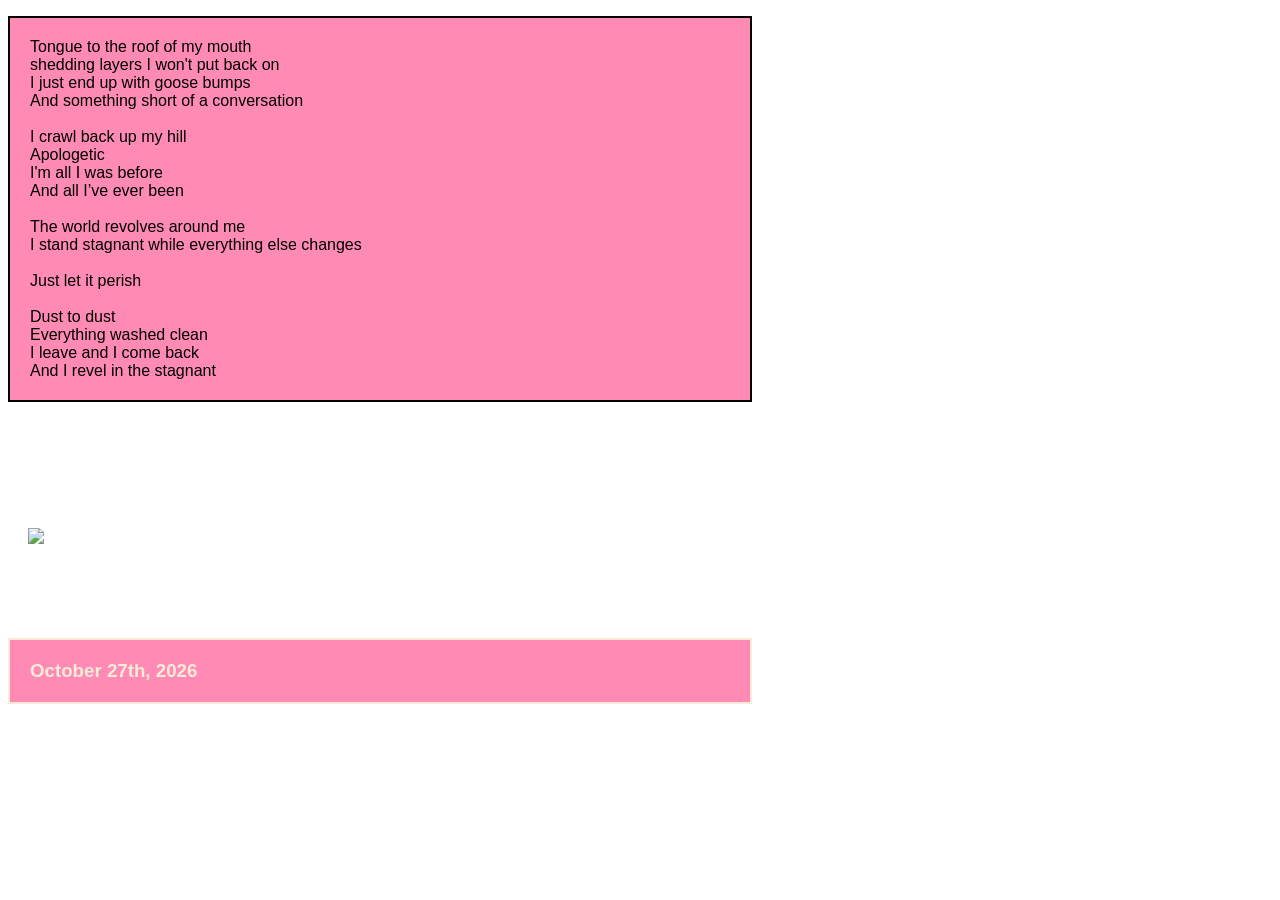
==== about.html @ 3a9440d9 "Add files via upload" ====
<!DOCTYPE html>
<html lang="en">
<head>
    <meta charset="UTF-8">
    <meta name="viewport" content="width=device-width, initial-scale=1.0">
    <title>Blog Post #1</title>
</head>
<body>
    <p>
Tongue to the roof of my mouth <br>
shedding layers I won't put back on <br>
I just end up with goose bumps <br>
And something short of a conversation <br>
<br>
I crawl back up my hill <br>
Apologetic <br>
I'm all I was before <br>
And all I’ve ever been <br>
<br>
The world revolves around me <br>
I stand stagnant while everything else changes <br>
<br>
Just let it perish <br>
<br>
Dust to dust <br>
Everything washed clean <br>
I leave and I come back <br>
And I revel in the stagnant <br>

    </p>
<h2>
<img src="images/IphonePricsilla.jpg" width="60%" height="auto"

</h2>
<h3>

<p class="spaced-paragraph"> October 27th, 2026</p>
</h3>

    
</body>

<link rel="stylesheet" href="stylesheet.css">
---- stylesheet.css ----
p {
    background-color: rgb(255, 138, 181);
    font-family:'Franklin Gothic Medium', 'Arial Narrow', Arial, sans-serif;
    <style> margin-bottom:50px;
 

}

h1{
background-color: chartreuse;
    font-family: 'Times New Roman', Times, serif;
    color: gold;
}
img{
    width: 50%
    height: auto;
    min-width: 200px;
}

p{
    border-style: solid;
    border-width: 2px;
    padding: 20px;
    margin: 50 px;
    width: 700px;
}
html{
   background-image: url(images/website_background.jpg);
   background-size: 100%;
   background-repeat: repeat-y;
   background-position: 50% 50%
   background background-attachment: fixed;

h2{
    border-style: solid;
    border-width: 0px;
    padding: 20px;
    margin: 50 px;
    width: 700px;
    color: rgb(0, 0, 0);
    font-size: 70px;
    font-family: 'Franklin Gothic Medium', 'Arial Narrow', Arial, sans-serif;
}
h3{
    font-family: 'Franklin Gothic Medium', 'Arial Narrow', Arial, sans-serif;
    color: antiquewhite;
}
h5{
    font-family:'Franklin Gothic Medium', 'Arial Narrow', Arial, sans-serif;
    font-weight: 200;
    color: antiquewhite;
}

h6{
 font-family: 'Segoe UI', Tahoma, Geneva, Verdana, sans-serif;
    font-weight: 200;  
    color:antiquewhite;
}
h7{
 font-family: 'Segoe UI', Tahoma, Geneva, Verdana, sans-serif;
    font-weight: 200;
    color:antiquewhite;
}
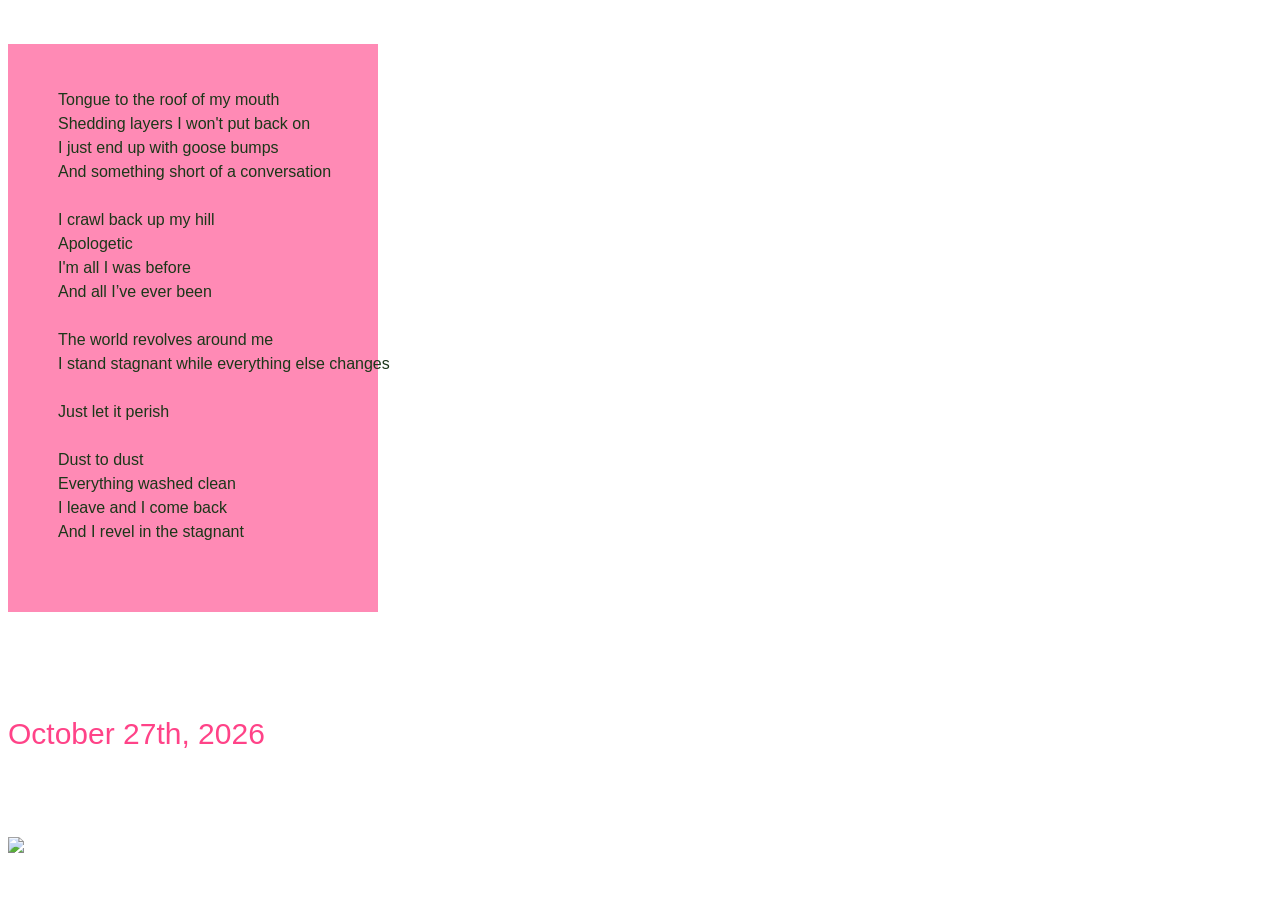
==== commit 994ce7f2: "Add files via upload" ====
--- a/about.html
+++ b/about.html
@@ -6,38 +6,36 @@
     <title>Blog Post #1</title>
 </head>
 <body>
-    <p>
-Tongue to the roof of my mouth <br>
-shedding layers I won't put back on <br>
-I just end up with goose bumps <br>
-And something short of a conversation <br>
+<pre> <p class="small">
+Tongue to the roof of my mouth
+Shedding layers I won't put back on
+I just end up with goose bumps
+And something short of a conversation
+
+I crawl back up my hill
+Apologetic
+I'm all I was before 
+And all I’ve ever been
+
+The world revolves around me
+I stand stagnant while everything else changes
+
+Just let it perish 
+
+Dust to dust
+Everything washed clean
+I leave and I come back
+And I revel in the stagnant
 <br>
-I crawl back up my hill <br>
-Apologetic <br>
-I'm all I was before <br>
-And all I’ve ever been <br>
+</p>
+<h4>October 27th, 2026</h4>
+</pre>
+</body>
 <br>
-The world revolves around me <br>
-I stand stagnant while everything else changes <br>
+<img src="images/IphonePricsilla.jpg" width="200%"
+
 <br>
-Just let it perish <br>
 <br>
-Dust to dust <br>
-Everything washed clean <br>
-I leave and I come back <br>
-And I revel in the stagnant <br>
 
-    </p>
-<h2>
-<img src="images/IphonePricsilla.jpg" width="60%" height="auto"
-
-</h2>
-<h3>
-
-<p class="spaced-paragraph"> October 27th, 2026</p>
-</h3>
-
-    
-</body>
 
 <link rel="stylesheet" href="stylesheet.css">
--- a/stylesheet.css
+++ b/stylesheet.css
@@ -1,8 +1,8 @@
 p {
-    background-color: rgb(255, 138, 181);
+    background-color:  rgb(255, 138, 181);
     font-family:'Franklin Gothic Medium', 'Arial Narrow', Arial, sans-serif;
-    <style> margin-bottom:50px;
- 
+    margin-bottom:50px;
+
 
 }
 
@@ -12,43 +12,50 @@
     color: gold;
 }
 img{
-    width: 50%
+    width: 60%;
     height: auto;
     min-width: 200px;
+
 }
+
 
 p{
     border-style: solid;
-    border-width: 2px;
+    border-width: 0px;
     padding: 20px;
-    margin: 50 px;
-    width: 700px;
+    margin: 20 px;
+    width: 610px;
+    color: rgb(27, 55, 25);
 }
 html{
    background-image: url(images/website_background.jpg);
    background-size: 100%;
    background-repeat: repeat-y;
-   background-position: 50% 50%
-   background background-attachment: fixed;
-
+  background-position: 0% 0%;
+   background-attachment:fixed;
+}
 h2{
     border-style: solid;
     border-width: 0px;
-    padding: 20px;
-    margin: 50 px;
+    padding-bottom: 0px;
+    margin: 10 px;
     width: 700px;
-    color: rgb(0, 0, 0);
+    color: rgb(255, 67, 136);
     font-size: 70px;
     font-family: 'Franklin Gothic Medium', 'Arial Narrow', Arial, sans-serif;
 }
 h3{
     font-family: 'Franklin Gothic Medium', 'Arial Narrow', Arial, sans-serif;
-    color: antiquewhite;
+    color: rgb(126, 146, 198);
+    font-size: 40px;
+    text-align: center;
 }
-h5{
+h4{
     font-family:'Franklin Gothic Medium', 'Arial Narrow', Arial, sans-serif;
-    font-weight: 200;
-    color: antiquewhite;
+    font-weight: 300;
+    font-size: 30px;
+    color:  rgb(255, 67, 136);
+   
 }
 
 h6{
@@ -56,8 +63,70 @@
     font-weight: 200;  
     color:antiquewhite;
 }
-h7{
+.h7{
  font-family: 'Segoe UI', Tahoma, Geneva, Verdana, sans-serif;
     font-weight: 200;
     color:antiquewhite;
-}+}
+.cool{
+ color:yellow;
+}
+a:link{
+    font-family: 'Segoe UI', Tahoma, Geneva, Verdana, sans-serif;
+    font-weight: 200;
+    color:rgb(66, 102, 59);
+}
+a:visited {
+    font-family: 'Segoe UI', Tahoma, Geneva, Verdana, sans-serif;
+    font-weight: 200;
+    color:antiquewhite;
+}
+a:hover {
+    font-family: 'Segoe UI', Tahoma, Geneva, Verdana, sans-serif;
+    font-weight: 200;
+    color:rgb(132, 164, 194);
+}
+
+.test{
+     justify-content: center;
+  align-items: center;
+}
+
+
+.grid{
+display: grid;
+grid-template-columns: 1fr 1fr 1fr;
+/*grid-auto-rows: 200px;*/
+/*height: 100vh;*/
+gap: 20px;
+
+grid-template-areas:
+"one two three";
+
+
+ text-align: center;
+ padding-top: 20px;
+
+}
+
+
+
+.one{
+    grid-area: one;
+    
+}
+.two{
+    grid-area: two;
+}
+.three{
+    grid-area: three;
+}
+
+p.small {
+  line-height: 1.5;
+   width: 300px;
+   padding-left: 50px;
+}
+p.smallish {
+  line-height: 1.5;
+}
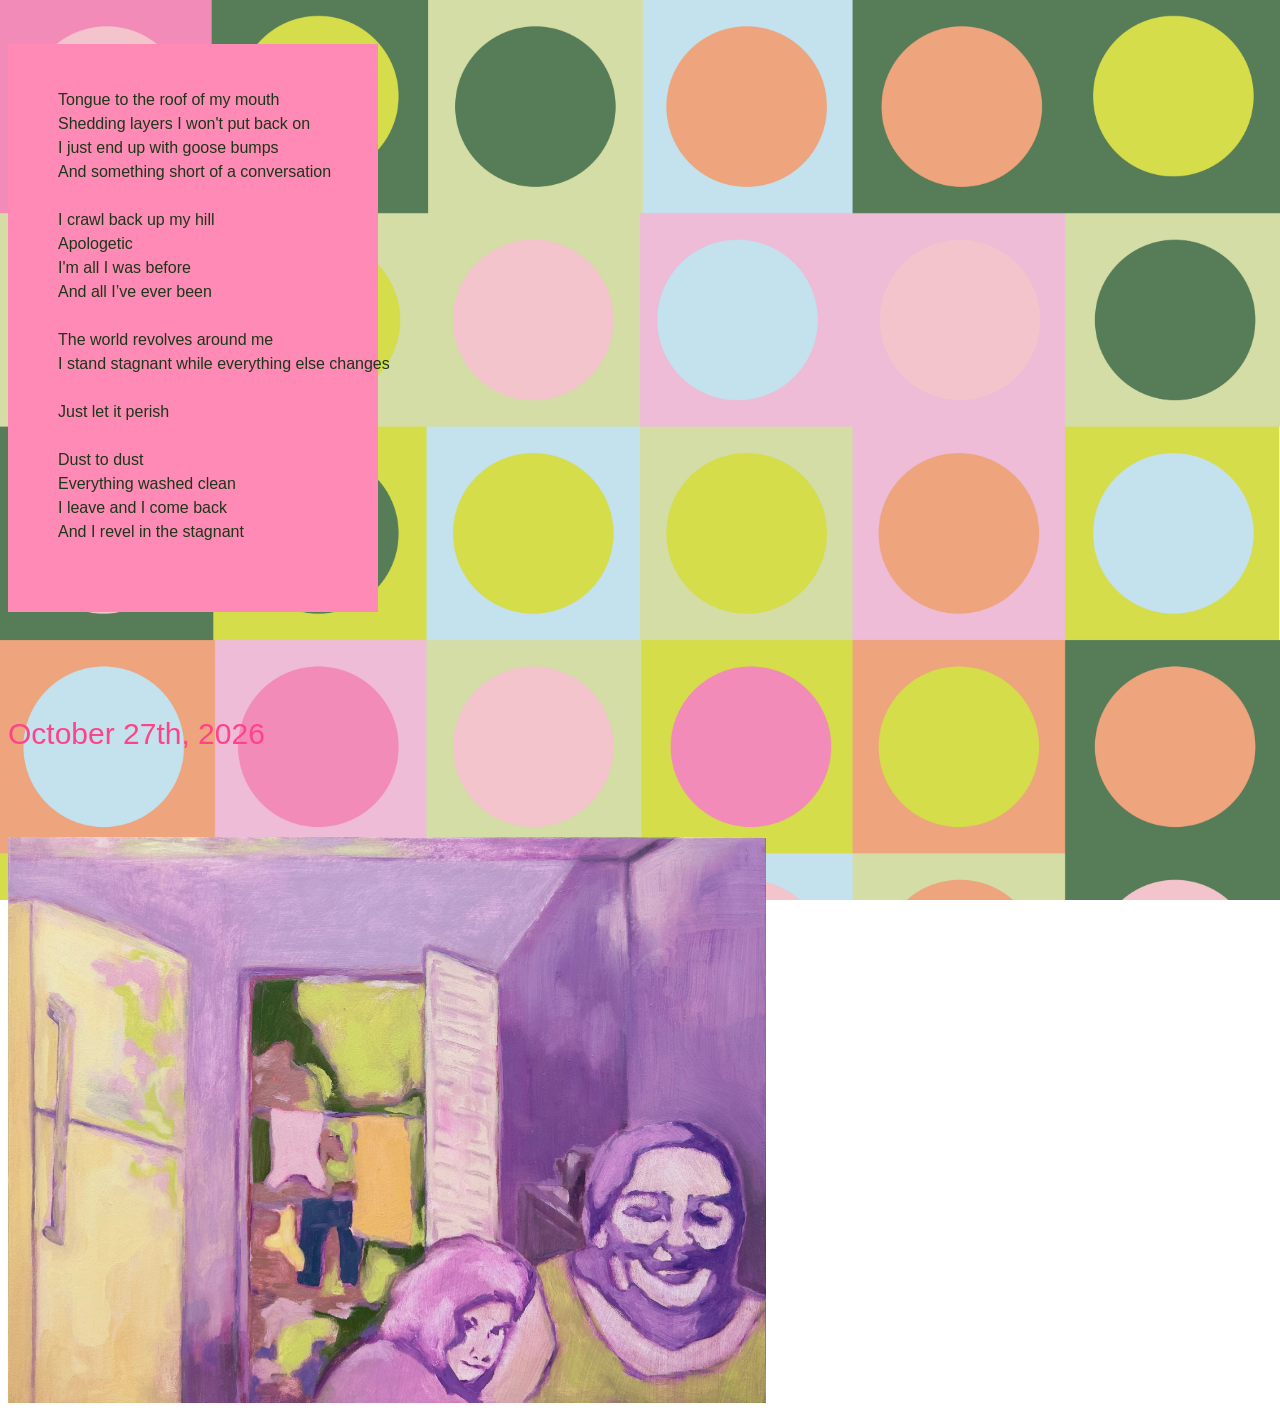
==== commit 15161154: "Fix image source path in about.html" ====
--- a/about.html
+++ b/about.html
@@ -32,7 +32,7 @@
 </pre>
 </body>
 <br>
-<img src="images/IphonePricsilla.jpg" width="200%"
+<img src="IphonePricsilla.jpg" width="200%"
 
 <br>
 <br>
--- a/stylesheet.css
+++ b/stylesheet.css
@@ -28,7 +28,7 @@
     color: rgb(27, 55, 25);
 }
 html{
-   background-image: url(images/website_background.jpg);
+   background-image: url(website_background.jpg);
    background-size: 100%;
    background-repeat: repeat-y;
   background-position: 0% 0%;
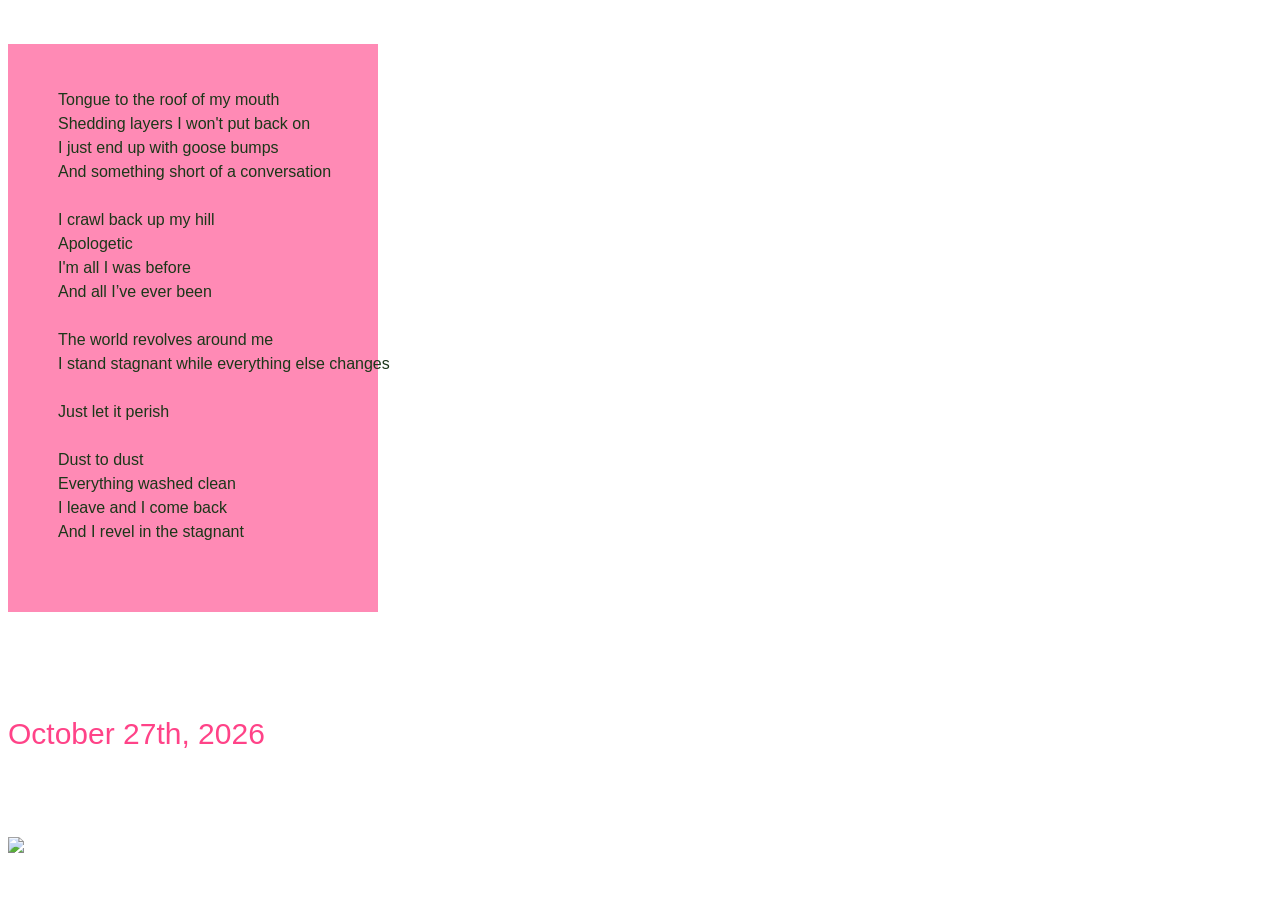
==== commit d75906e6: "Add files via upload" ====
--- a/about.html
+++ b/about.html
@@ -32,7 +32,7 @@
 </pre>
 </body>
 <br>
-<img src="IphonePricsilla.jpg" width="200%"
+<img src="images/IphonePricsilla.jpg" width="200%"
 
 <br>
 <br>
--- a/stylesheet.css
+++ b/stylesheet.css
@@ -28,7 +28,7 @@
     color: rgb(27, 55, 25);
 }
 html{
-   background-image: url(website_background.jpg);
+   background-image: url(images/website_background.jpg);
    background-size: 100%;
    background-repeat: repeat-y;
   background-position: 0% 0%;
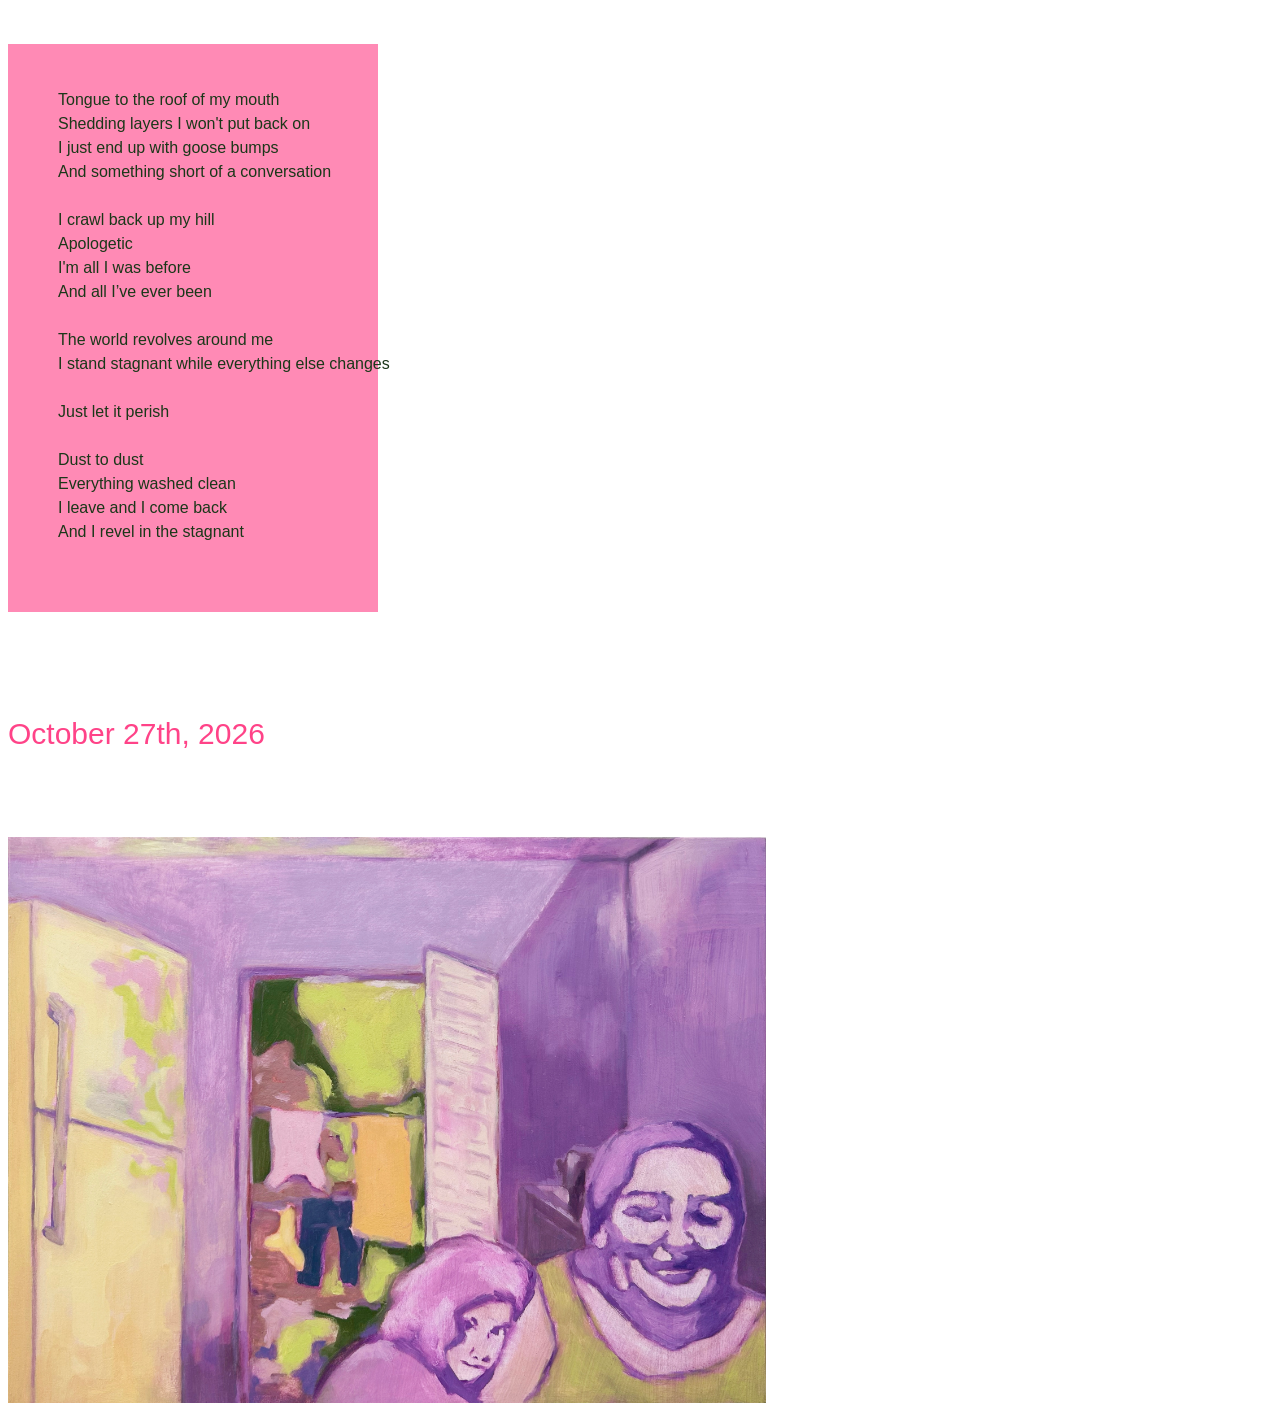
==== commit 0481be22: "Fix image source path in about.html Updated image source path for IphonePricsilla.jpg." ====
--- a/about.html
+++ b/about.html
@@ -32,7 +32,7 @@
 </pre>
 </body>
 <br>
-<img src="images/IphonePricsilla.jpg" width="200%"
+<img src="IphonePricsilla.jpg" width="200%"
 
 <br>
 <br>
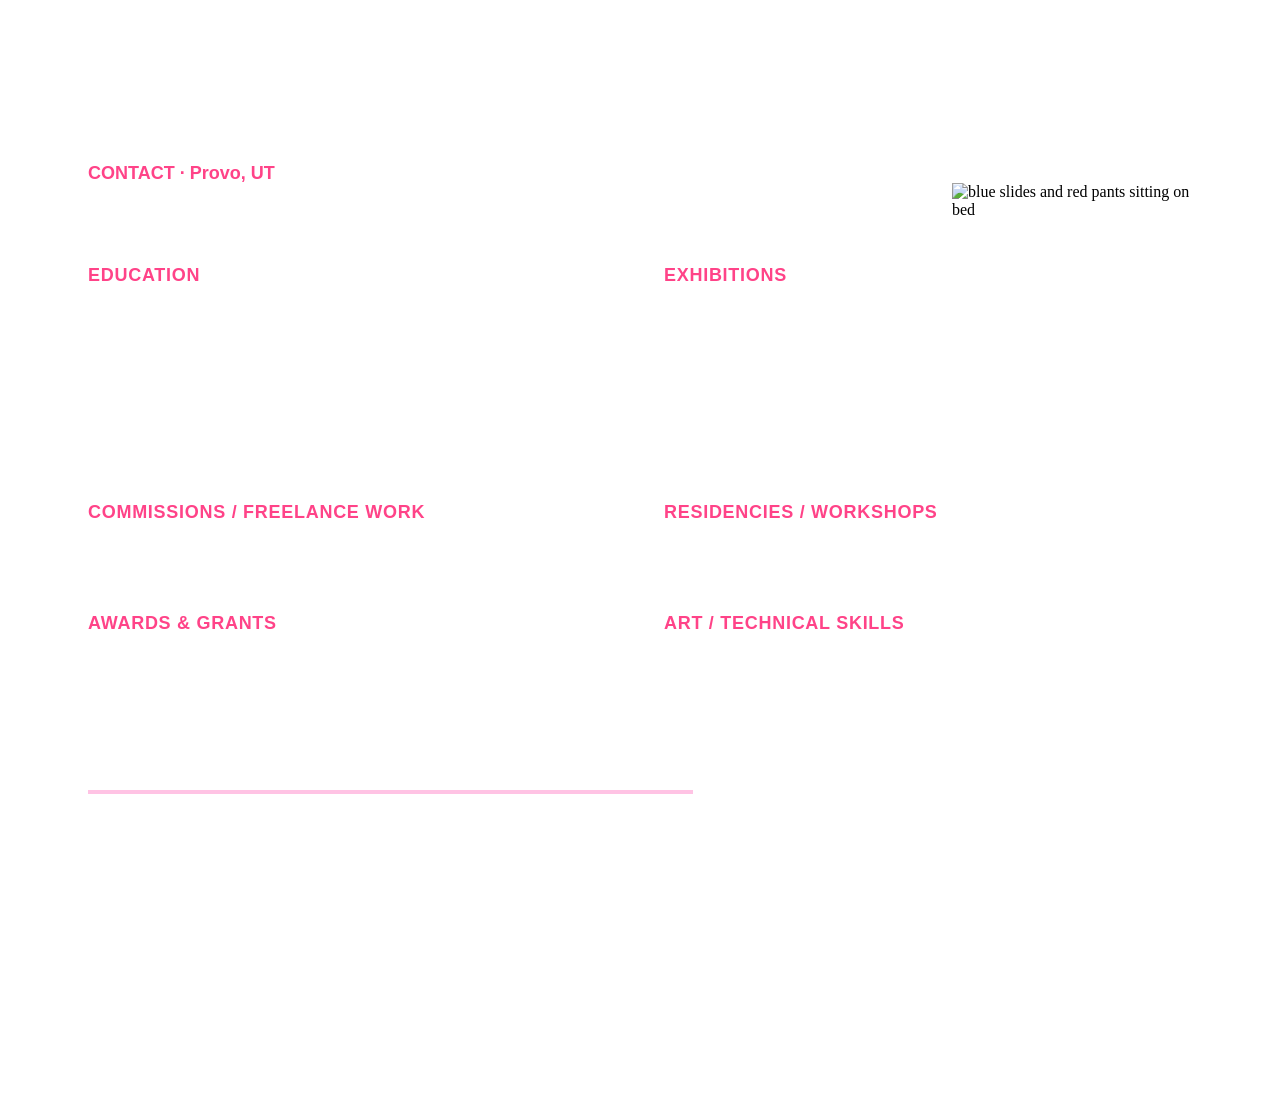
==== commit bb2a51e8: "Add files via upload" ====
--- a/about.html
+++ b/about.html
@@ -3,39 +3,92 @@
 <head>
     <meta charset="UTF-8">
     <meta name="viewport" content="width=device-width, initial-scale=1.0">
-    <title>Blog Post #1</title>
+    <title>About/CV</title>
+    <link rel="stylesheet" href="stylesheet.css">
 </head>
 <body>
-<pre> <p class="small">
-Tongue to the roof of my mouth
-Shedding layers I won't put back on
-I just end up with goose bumps
-And something short of a conversation
 
-I crawl back up my hill
-Apologetic
-I'm all I was before 
-And all I’ve ever been
+  <header class="top-bar">
+     <span><h2><a href="index.html">Kynlee Walker</a></h2></span>
+     <span><h3><a href="works.html">Works</a></h3></span>
+     <span><h3><a href="blog.html">Photos</a></h3></span>
+     <span><h3><a href="about.html">About/CV</a></h3></span>
+  </header>
+    
+<section class="split-section">
+    <div class="split-text">
+      <h4>
+        CONTACT ∙ Provo, UT<br>
+        <a href="mailto:hopes1116@gmail.com">hopes1116@gmail.com</a><br>
+        <a href="https://www.instagram.com/artofkynlee" target="_blank" rel="noopener">Instagram</a>
+      </h4>
+    </div>
+    <div class="split-image">
+      <img src="Photos/profile.jpg" alt="blue slides and red pants sitting on bed">
+    </div>
+  </section>
 
-The world revolves around me
-I stand stagnant while everything else changes
+<main class="cv-container">
+    <div class="cv-block">
+      <h4>EDUCATION</h4>
+      <p>
+        BFA: Emphasis in Studio Art and Painting (Dec 2027)<br>
+        Brigham Young University, Provo, UT<br>
+        Language Certificate in Portuguese<br>
+        GPA 3.89<br>
+        Recipient of the Will Ward–Visual Arts Scholarship
+      </p>
+    </div>
 
-Just let it perish 
+ <div class="cv-block">
+      <h4>EXHIBITIONS</h4>
+      <p>
+        Student Show, The Weight Room Gallery, Provo, UT, 2024<br>
+        Mayhew Show, Art &amp; Design Office, Provo, UT, 2024<br>
+        Homegrown Art Show, Provo Public Library, Provo, UT, 2023<br>
+        Japan, The Weight Room Gallery, Provo, UT, 2024<br>
+        Color of Memory, The Weight Room Gallery, Provo, UT, 2024<br>
+        Water, The Weight Room Gallery, Provo, UT, 2024<br>
+        Student Show, The Weight Room Gallery, Provo, UT, 2023
+      </p>
+    </div>
+    <div class="cv-block">
+      <h4>COMMISSIONS / FREELANCE WORK</h4>
+      <p>
+        Music Video Graphics, Charlie Alexander, Los Angeles, CA, 2024<br>
+        Riso Calendar, Corner Riso, Provo, UT, 2024
+      </p>
+    </div>
+ <div class="cv-block">
+      <h4>RESIDENCIES / WORKSHOPS</h4>
+      <p>
+        Gallery Installation Workshop, Joe Ostraff, Washington DC, 2023
+      </p>
+    </div>
 
-Dust to dust
-Everything washed clean
-I leave and I come back
-And I revel in the stagnant
-<br>
-</p>
-<h4>October 27th, 2026</h4>
-</pre>
+    <div class="cv-block">
+      <h4>AWARDS &amp; GRANTS</h4>
+      <p>
+        Talent Award 2023<br>
+        Talent Award 2024<br>
+        Mayhew Show Third place
+      </p>
+    </div>
+    <div class="cv-block">
+      <h4>ART / TECHNICAL SKILLS</h4>
+      <p>
+        Mediums: Oil, Gouache, Watercolor, Graphite, Photography<br>
+        Technical Skills: Relief printing, Sewing, Bookbinding, Riso Printing<br>
+        Digital Skills: Adobe Photoshop, Illustrator, InDesign<br>
+        Studio Skills: Gallery installation, Curation
+      </p>
+    </div>
+ <div class="cv-bio">
+      <p>
+        Kynlee Walker is a Provo, Utah based artist who works with vibrant, monochromatic color in painting, prints, and sculptures. In her work, she wrestles with inner thanksgiving and perspective. Her work has been featured in various collaborative shows at Brigham Young University and local group installations, including the Provo Public Library. Kynlee has had the opportunity to study art around the world, including Japan, Washington DC, and Brazil. She is the two time recipient of BYU Fine Arts 2D Talent Scholarship, the Will Ward–Visual Arts Scholarship, and third place winner of the Mayhew Show contest. Kynlee was born in 2003 in Memphis, Tennessee and is currently working towards a BFA from Brigham Young University.
+      </p>
+    </div>
+  </main>
+
 </body>
-<br>
-<img src="IphonePricsilla.jpg" width="200%"
-
-<br>
-<br>
-
-
-<link rel="stylesheet" href="stylesheet.css">
+</html>
--- a/stylesheet.css
+++ b/stylesheet.css
@@ -1,132 +1,633 @@
-p {
-    background-color:  rgb(255, 138, 181);
-    font-family:'Franklin Gothic Medium', 'Arial Narrow', Arial, sans-serif;
-    margin-bottom:50px;
-
-
-}
-
-h1{
-background-color: chartreuse;
-    font-family: 'Times New Roman', Times, serif;
-    color: gold;
-}
-img{
-    width: 60%;
-    height: auto;
-    min-width: 200px;
-
-}
-
-
-p{
-    border-style: solid;
-    border-width: 0px;
-    padding: 20px;
-    margin: 20 px;
-    width: 610px;
-    color: rgb(27, 55, 25);
-}
 html{
    background-image: url(images/website_background.jpg);
-   background-size: 100%;
-   background-repeat: repeat-y;
-  background-position: 0% 0%;
-   background-attachment:fixed;
-}
+   background-size: cover;
+   background-attachment: fixed;
+}
+
+.grid-container {
+display: grid;
+grid-template-columns: repeat(3, 1fr);
+gap: 16px;
+row-gap: 40px;  
+background-color: blue;
+}
+
+.grid-container img {
+  width: 100%;
+  aspect-ratio: 1 / 1; /* Forces uniform squares (or use a fixed height like 250px) */
+  object-fit: cover; /* Crops images cleanly to fill the box without stretching */
+  display: block; /* Removes tiny whitespace gaps beneath images */
+  border-radius: 8px; /* Optional rounded corners */
+}
+
+.top-bar {
+  display: flex; 
+  justify-content: space-between;
+  color: white;
+  padding: 15px 0;
+  padding-left: 15px;
+  padding-right: 15px;
+}
+
+
 h2{
-    border-style: solid;
-    border-width: 0px;
-    padding-bottom: 0px;
-    margin: 10 px;
-    width: 700px;
+    font-size: 35px;
+    padding-top: 0px;
     color: rgb(255, 67, 136);
-    font-size: 70px;
-    font-family: 'Franklin Gothic Medium', 'Arial Narrow', Arial, sans-serif;
-}
+    font-family:'Segoe UI', Tahoma, Geneva, Verdana, sans-serif
+}
+
 h3{
-    font-family: 'Franklin Gothic Medium', 'Arial Narrow', Arial, sans-serif;
-    color: rgb(126, 146, 198);
-    font-size: 40px;
-    text-align: center;
-}
-h4{
-    font-family:'Franklin Gothic Medium', 'Arial Narrow', Arial, sans-serif;
-    font-weight: 300;
-    font-size: 30px;
-    color:  rgb(255, 67, 136);
-   
-}
-
-h6{
- font-family: 'Segoe UI', Tahoma, Geneva, Verdana, sans-serif;
-    font-weight: 200;  
-    color:antiquewhite;
-}
-.h7{
- font-family: 'Segoe UI', Tahoma, Geneva, Verdana, sans-serif;
-    font-weight: 200;
-    color:antiquewhite;
-}
-.cool{
- color:yellow;
-}
-a:link{
-    font-family: 'Segoe UI', Tahoma, Geneva, Verdana, sans-serif;
-    font-weight: 200;
-    color:rgb(66, 102, 59);
-}
-a:visited {
-    font-family: 'Segoe UI', Tahoma, Geneva, Verdana, sans-serif;
-    font-weight: 200;
-    color:antiquewhite;
+    color: rgb(255, 255, 255);
+    padding-top: 20px;
+     font-family:'Segoe UI', Tahoma, Geneva, Verdana, sans-serif
+}
+
+a,
+a:visited,
+a:hover,
+a:active {
+  color: #ffffff;
+}
+a{
+  text-decoration: none;
+  transition: color 0.3s ease;
 }
 a:hover {
-    font-family: 'Segoe UI', Tahoma, Geneva, Verdana, sans-serif;
-    font-weight: 200;
-    color:rgb(132, 164, 194);
-}
-
-.test{
-     justify-content: center;
+  color: rgb(255, 67, 136);
+}
+
+.gallery2 div:nth-child(1) { grid-column: 1/4; grid-row: 2; }
+.gallery2 div:nth-child(2) { grid-column: 2/4; grid-row: 1; }
+.gallery2 div:nth-child(3) { grid-column: 4/6; grid-row: 2; }
+.gallery2 div:nth-child(4) { grid-column: 2/5; grid-row: 3; }
+.gallery2 div:nth-child(5) { grid-column: 5/7; grid-row: 3; }
+.gallery2 div:nth-child(6) { grid-column: 1/4; grid-row: 4; }
+.gallery2 div:nth-child(7) { grid-column: 2/5; grid-row: 5; }
+.gallery2 div:nth-child(8) { grid-column: 2/6; grid-row: 6; }
+.gallery2 div:nth-child(9) { grid-column: 5/7; grid-row: 5; }
+.gallery2 div:nth-child(10) { grid-column: 4/6; grid-row: 7; }
+.gallery2 div:nth-child(11) { grid-column: 1/4; grid-row: 8; }
+.gallery2 div:nth-child(12) { grid-column: 4/7; grid-row: 8; }
+.gallery2 div:nth-child(14) { grid-column: 5/7; grid-row: 9; }
+.gallery2 div:nth-child(13) { grid-column: 2/5; grid-row: 10; }
+.gallery2 div:nth-child(15) { grid-column: 5/7; grid-row: 10; }
+.gallery2 div:nth-child(16) { grid-column: 4/7; grid-row: 11; }
+.gallery2 div:nth-child(17) { grid-column: 3/6; grid-row: 12; }
+.gallery2 div:nth-child(18) { grid-column: 1/3; grid-row: 12; }
+.gallery2 div:nth-child(19) { grid-column: 5/7; grid-row: 13; }
+.gallery2 div:nth-child(20) { grid-column: 1/4; grid-row: 14; }
+.gallery2 div:nth-child(21) { grid-column: 4/7; grid-row: 15; }
+.gallery2 div:nth-child(22) { grid-column: 1/3; grid-row: 15; }
+
+
+.gallery3 img {
+  width: 100%;
+  height: 100%;
+  object-fit: contain;
+  display: block;
+  cursor:alias;
+  transition: transform 0.2s ease;
+  border: none;      
+  padding: 0;      
+  box-shadow: none;
+}
+
+.gallery3 {
+display: grid;
+gap: 2.5rem;
+padding: 1rem 3rem;
+grid-template-columns: repeat(6, 1fr);
+grid-auto-rows: minmax(5em, auto);
+align-items:start;
+}
+
+.gallery3 div:nth-child(1) { grid-column: 1/3; grid-row: 1; }
+.gallery3 div:nth-child(2) { grid-column: 3/5; grid-row: 1; }
+.gallery3 div:nth-child(3) { grid-column: 5/7; grid-row: 1; }
+
+.gallery3 img:hover {
+  transform: scale(1.02);
+}
+
+.gallery2 img {
+  width: 100%;
+  height: auto;
+  object-fit: contain;
+  display: block;
+  cursor: zoom-in;
+  transition: transform 0.2s ease;
+  box-sizing: border-box;
+  border: 12px solid #ffffff;
+}
+
+.gallery2 {
+display: grid;
+gap: 2.5rem;
+padding: 1rem 3rem;
+grid-template-columns: repeat(6, 1fr);
+grid-auto-rows: minmax(5em, auto);
+align-items:start;
+}
+
+
+.gallery2 img,
+.gallery2 video {
+  width: 100%;
+  height: auto;
+  display: block;
+  border: 12px solid #ffffff;
+  box-sizing: border-box;
+  
+}
+
+.gallery2 video:hover {
+  transform: scale(1.02);
+}
+
+.gallery2 img:hover {
+  transform: scale(1.02);
+}
+
+#photo-lightbox {
+  border: none;
+  padding: 0;
+  margin: auto; /* Centers the dialog cleanly */
+  background: transparent;
+  width: 100vw;
+  height: 100vh;
+  max-width: 100vw;
+  max-height: 100vh;
+  overflow: hidden;
+}
+
+#photo-lightbox::backdrop {
+  background: rgba(236, 148, 194, 0.85);
+ 
+}
+
+#lightbox-img {
+  display: block;
+  width: auto;
+  height: auto;
+  max-width: 90vw;  /* Leaves 5vw breathing room on left and right */
+  max-height: 82vh; /* Leaves room at top and bottom for caption and close button */
+  object-fit: contain; /* Guarantees the entire uncropped photo stays visible */
+
+}
+
+#lightbox-caption {
+  color:rgb(226, 255, 63);
+  margin-top: 0.75rem;
+  font-family:Tahoma, Geneva, Verdana, sans-serif;
+  font-size: 0.95rem;
+  text-align: center;
+}
+
+#close-lightbox {
+  position: fixed;
+  top: 1.5rem;
+  right: 2rem;
+  background: none;
+  border: none;
+  cursor: pointer;
   align-items: center;
-}
-
-
-.grid{
-display: grid;
-grid-template-columns: 1fr 1fr 1fr;
-/*grid-auto-rows: 200px;*/
-/*height: 100vh;*/
-gap: 20px;
-
-grid-template-areas:
-"one two three";
-
-
- text-align: center;
- padding-top: 20px;
-
-}
-
-
-
-.one{
-    grid-area: one;
-    
-}
-.two{
-    grid-area: two;
-}
-.three{
-    grid-area: three;
+  justify-content: center;
+  transition: opacity 0.2s ease, transform 0.2s ease;
+  font-family: Verdana, Geneva, Tahoma, sans-serif;
+  color: rgb(255, 63, 172);
+}
+
+#close-lightbox img {
+  width: 80px;  /* Adjust to your preferred icon width */
+  height: 80px; /* Adjust to your preferred icon height */
+  object-fit: contain;
+  display: block;
+  border: none;
+  box-shadow: none;
+  pointer-events: none;
+}
+#close-lightbox:focus {
+outline: none;
+}
+
+#lightbox-img,
+#lightbox-video {
+  max-width: 90vw;
+  max-height: 82vh;
+  width: auto;
+  height: auto;
+  box-sizing: border-box;
+}
+
+#lightbox-img[hidden],
+#lightbox-video[hidden] {
+  display: none;
+}
+
+.back-btn {
+    position: fixed;
+  top: 1.5rem;   /* Distance from the top edge of the screen */
+  left: 2rem;    /* Distance from the left edge of the screen */
+  z-index: 1000;
+  display: inline-block;
+  padding: 10px 10px;
+  background-color: #345134;
+  color: #ff8dba;
+  text-decoration: none;
+  border-radius: 5px;
+  font-family: sans-serif;
+  font-weight: bold;
+  transition: background-color 0.2s ease;
+}
+
+.back-btn:hover {
+  background-color: #dbff71;
+}
+
+.link-container {
+  display: flex;
+  justify-content: center; /* Centers the link and image horizontally */
+  width: 100%;
+}
+.photo-link img {
+  width: 100%;
+  max-width: 300px;
+  height: auto;
+  transition: filter 0.3s ease;
+}
+  .photo-link:hover img {
+  filter:hue-rotate(290deg)
+  }
+
+#photo-lightbox[open] {
+  display: flex;
+  flex-direction: column;
+  align-items: center;
+  justify-content: center;
+  text-align: center;
+  gap: 1.5rem;
+}
+
+#photo-lightbox[open]:has(.lightbox-stage) {
+  flex-direction: row;
+  gap: 1.5rem;
+}
+
+.lightbox-stage {
+  display: flex;
+  flex-direction: column;
+  align-items: center;
+  text-align: center;
+}
+
+#slide-counter {
+  color: #ff408c;
+  font-family: 'Segoe UI', Tahoma, Geneva, Verdana, sans-serif;
+  font-size: 0.8rem;
+}
+
+.nav-arrow {
+  background: transparent;
+  border: none;
+  color: #ff408c;
+  font-size: 2rem;
+  padding: 0.5rem 0.75rem;
+  cursor: pointer;
+  transition: opacity 0.2s ease, transform 0.2s ease;
+}
+.nav-arrow:hover {
+  opacity: 0.6;
+  transform: scale(1.1);
+}
+
+.nav-arrow[hidden] {
+  display: none;
 }
 
 p.small {
   line-height: 1.5;
-   width: 300px;
+    width: 100%;
+   max-width: 300px;
    padding-left: 50px;
-}
-p.smallish {
+   box-sizing: border-box;
+}
+
+.split-section {
+  display: grid;
+  grid-template-columns: 3fr 1fr; /* 75% left column, 25% right column */
+  align-items: center;
+  gap: 3rem;
+  max-width: 1200px;
+  margin: 0 auto;
+  box-sizing: border-box;
+}
+
+.split-text {
   line-height: 1.5;
-}
+  margin-top: 0;
+  margin-bottom: 0;
+  padding-left: 3rem;
+}
+
+.split-image img {
+  width: 100%;
+  height: auto;
+  display: block;
+  box-sizing: border-box;
+  padding-right: 3rem;
+}
+
+@media (max-width: 500px) {
+  .split-section {
+    grid-template-columns: 1fr;
+  }
+}
+
+p.smaller {
+  line-height: 1.5;
+   width: 100%;
+   max-width: 300px;
+   padding-left: 50px;
+   box-sizing: border-box;
+    font-family: 'Segoe UI', Tahoma, Geneva, Verdana, sans-serif;
+}
+
+h4{
+    font-size: 18px;
+    padding-top: 0px;
+    color: rgb(255, 67, 136);
+    font-family:'Segoe UI', Tahoma, Geneva, Verdana, sans-serif
+}
+
+.group-caption {
+  margin: 1.5rem 0 0 0; /* Space between the white border and the words */
+  font-family: 'Segoe UI', Tahoma, Geneva, Verdana, sans-serif;
+  font-size: 1rem;
+  color: #fffffe;
+  text-align: center;    /* Change to 'left' if you want flush-left labels */
+  cursor: pointer;
+}
+
+@media (max-width: 768px) {
+  .gallery2,
+  .gallery3 {
+    padding: 1rem 1.25rem;
+    gap: 1.5rem;
+  }
+
+  .split-section {
+    grid-template-columns: 1fr;
+    gap: 1.5rem;
+    padding: 0 1.25rem;
+  }
+
+  .split-text {
+    padding-left: 0;
+  }
+  .split-image img {
+    padding-right: 0;
+  }
+
+  p.small,
+  p.smaller {
+    padding-left: 1.25rem;
+    max-width: 100%;
+  }
+
+  /* Stack the 3-column gallery3 into 1 column */
+  .gallery3 {
+    grid-template-columns: 1fr;
+  }
+
+  .gallery3 div:nth-child(n) {
+    grid-column: auto;
+    grid-row: auto;
+  }
+    .gallery2 {
+    grid-template-columns: repeat(2, 1fr);
+    grid-auto-rows: auto;
+  }
+
+  .gallery2 div:nth-child(n) {
+    grid-column: auto;
+    grid-row: auto;
+  }
+}
+
+@media (max-width: 480px) {
+  /* Stack top navigation links if they get crowded */
+  .top-bar {
+    flex-wrap: wrap;
+    gap: 10px;
+  }
+
+  /* Stack all grids into 1 full-width column */
+  .grid-container,
+  .gallery2 {
+    grid-template-columns: 1fr;
+  }
+
+  /* Thinner white photo borders on small screens */
+  .gallery2 img,
+  .gallery2 video {
+    border-width: 8px;
+  }
+
+  .back-btn {
+    top: 1rem;
+    left: 1rem;
+    padding: 8px 10px;
+    font-size: 0.85rem;
+  }
+
+  #close-lightbox {
+    top: 0.75rem;
+    right: 1rem;
+  }
+
+  #close-lightbox img {
+    width: 44px;
+    height: 44px;
+  }
+   #photo-lightbox[open]:has(.lightbox-stage) {
+    gap: 0.25rem;
+  }
+
+  .nav-arrow {
+    font-size: 1.5rem;
+    padding: 0.25rem;
+  }
+
+  #lightbox-img,
+  #lightbox-video {
+    max-width: 82vw;
+  }
+}
+
+@media (max-width: 768px) {
+  .top-bar {
+    flex-wrap: wrap;
+    align-items: baseline;
+    gap: 0.5rem 1rem;
+    padding: 10px 1rem;
+  }
+
+  .top-bar h2 {
+    font-size: 26px;
+    margin: 0;
+  }
+
+  .top-bar h3 {
+    padding-top: 0;
+    margin: 0;
+    font-size: 1rem;
+  }
+
+  .gallery2 {
+    grid-template-columns: repeat(4, 1fr);
+    grid-auto-rows: auto;
+    gap: 1.25rem 0.75rem;
+    padding: 1rem 1rem 3rem;
+  }
+
+  /* Slightly thinner white frame on smaller screens */
+  .gallery2 img,
+  .gallery2 video {
+    border-width: 6px;
+  }
+  .gallery2 div:nth-child(2)  { grid-column: 2 / 4; grid-row: 1; }
+  .gallery2 div:nth-child(1)  { grid-column: 1 / 3; grid-row: 2; }
+  .gallery2 div:nth-child(3)  { grid-column: 3 / 5; grid-row: 2; }
+  .gallery2 div:nth-child(4)  { grid-column: 1 / 4; grid-row: 3; }
+  .gallery2 div:nth-child(5)  { grid-column: 3 / 5; grid-row: 4; }
+  .gallery2 div:nth-child(6)  { grid-column: 1 / 3; grid-row: 5; }
+  .gallery2 div:nth-child(7)  { grid-column: 2 / 5; grid-row: 6; }
+  .gallery2 div:nth-child(9)  { grid-column: 3 / 5; grid-row: 7; }
+  .gallery2 div:nth-child(8)  { grid-column: 1 / 4; grid-row: 8; } /* Wide geese triptych */
+  .gallery2 div:nth-child(10) { grid-column: 2 / 4; grid-row: 9; }
+  .gallery2 div:nth-child(11) { grid-column: 1 / 3; grid-row: 10; }
+  .gallery2 div:nth-child(12) { grid-column: 3 / 5; grid-row: 10; }
+  .gallery2 div:nth-child(14) { grid-column: 3 / 5; grid-row: 11; }
+  .gallery2 div:nth-child(13) { grid-column: 1 / 4; grid-row: 12; }
+  .gallery2 div:nth-child(15) { grid-column: 2 / 5; grid-row: 13; }
+  .gallery2 div:nth-child(16) { grid-column: 2 / 5; grid-row: 14; }
+  .gallery2 div:nth-child(18) { grid-column: 1 / 3; grid-row: 15; }
+  .gallery2 div:nth-child(17) { grid-column: 2 / 5; grid-row: 16; }
+  .gallery2 div:nth-child(19) { grid-column: 3 / 5; grid-row: 17; }
+  .gallery2 div:nth-child(20) { grid-column: 1 / 4; grid-row: 18; }
+  .gallery2 div:nth-child(22) { grid-column: 1 / 3; grid-row: 19; }
+  .gallery2 div:nth-child(21) { grid-column: 2 / 5; grid-row: 20; }
+
+    #close-lightbox {
+    top: 0.75rem;
+    right: 0.75rem;
+  }
+
+  #close-lightbox img {
+    width: 48px;
+    height: 48px;
+  }
+}
+
+@media (max-width: 768px) {
+  /* Stagger the 3 photo albums on a 4-column mobile grid to match Works */
+  .gallery3 {
+    grid-template-columns: repeat(4, 1fr);
+    grid-auto-rows: auto;
+    gap: 2rem 0.75rem;
+    padding: 1.5rem 1rem 3rem;
+  }
+
+  /* Album 1: Left-aligned, spans 3 columns */
+  .gallery3 div:nth-child(1) {
+    grid-column: 1 / 4;
+    grid-row: 1;
+  }
+  .gallery3 div:nth-child(2) {
+    grid-column: 2 / 5;
+    grid-row: 2;
+  }
+
+  /* Album 3: Centered, spans 3 columns */
+  .gallery3 div:nth-child(3) {
+    grid-column: 1 / 4;
+    grid-row: 3;
+  }
+  .group-caption {
+    margin-top: 0.75rem;
+    font-size: 0.95rem;
+  }
+
+  /* Prevent lightbox arrows from squishing the slideshow image on phones */
+  #photo-lightbox[open]:has(.lightbox-stage) {
+    gap: 0.25rem;
+    padding: 0 0.25rem;
+    box-sizing: border-box;
+  }
+
+  .nav-arrow {
+    font-size: 1.5rem;
+    padding: 0.5rem 0.35rem;
+  }
+
+    #lightbox-img {
+    max-width: 80vw;
+    max-height: 75vh;
+  }
+}
+
+.cv-container {
+  max-width: 1200px;
+  margin: 0 auto 4rem;
+  padding: 0 3rem;
+  display: grid;
+  grid-template-columns: repeat(2, 1fr);
+  gap: 2rem 3rem;
+  font-family: 'Segoe UI', Tahoma, Geneva, Verdana, sans-serif;
+  color: #ffffff;
+  box-sizing: border-box;
+}
+
+.cv-block h4 {
+  margin: 0 0 0.5rem 0;
+  letter-spacing: 0.04em;
+}
+.cv-block p,
+.cv-bio p {
+  margin: 0;
+  line-height: 1.65;
+  font-size: 0.95rem;
+}
+.cv-bio {
+  grid-column: 1 / -1;
+  max-width: 68ch;
+  margin-top: 1rem;
+  padding-top: 1.5rem;
+  border-top: 4px solid rgba(255, 19, 149, 0.25);
+}
+
+@media (max-width: 768px) {
+  .split-section {
+    grid-template-columns: repeat(4, 1fr);
+    gap: 1.25rem;
+    padding: 0 1rem;
+  }
+
+  .split-text {
+    grid-column: 1 / 5;
+  }
+
+  .split-image {
+    grid-column: 2 / 5; 
+  }
+  .split-image img {
+    border-width: 6px;
+  }
+
+  .cv-container {
+    grid-template-columns: 1fr;
+    gap: 1.5rem;
+    padding: 0 1rem 3rem;
+  }
+}
